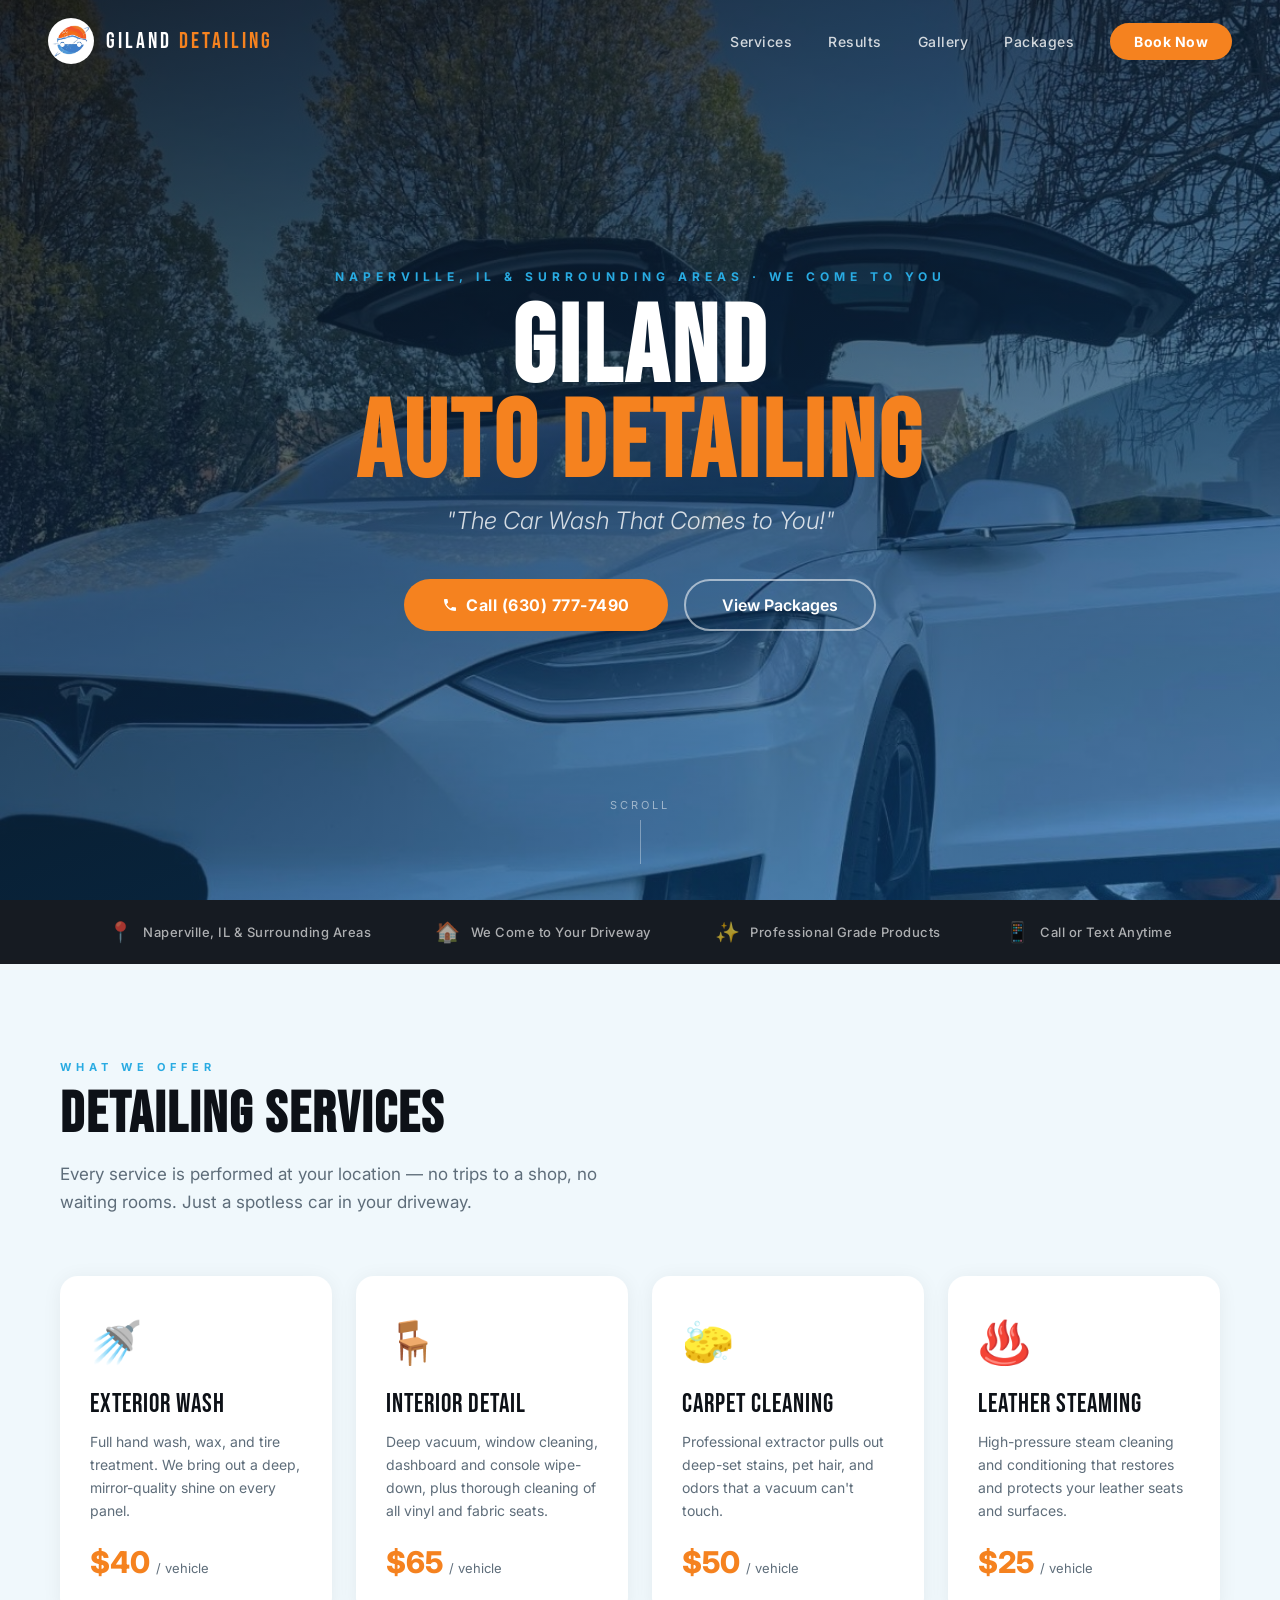
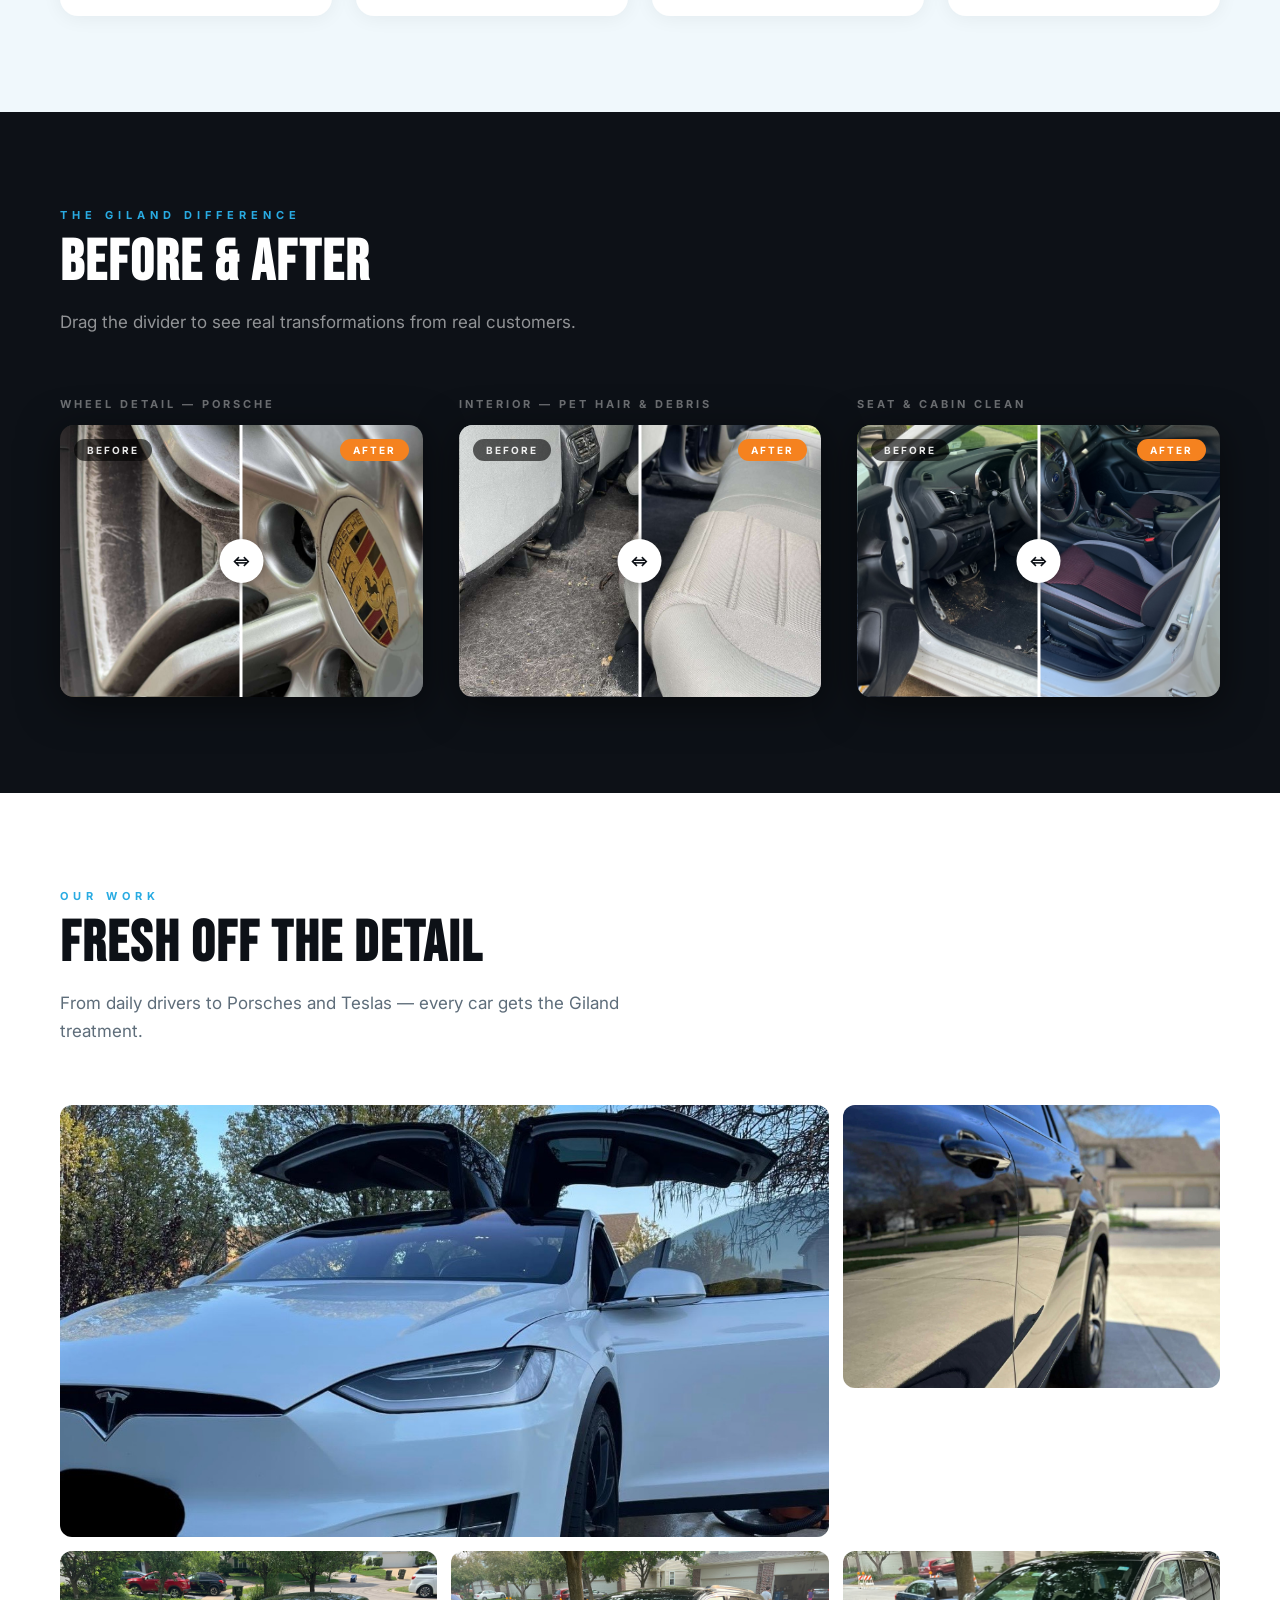
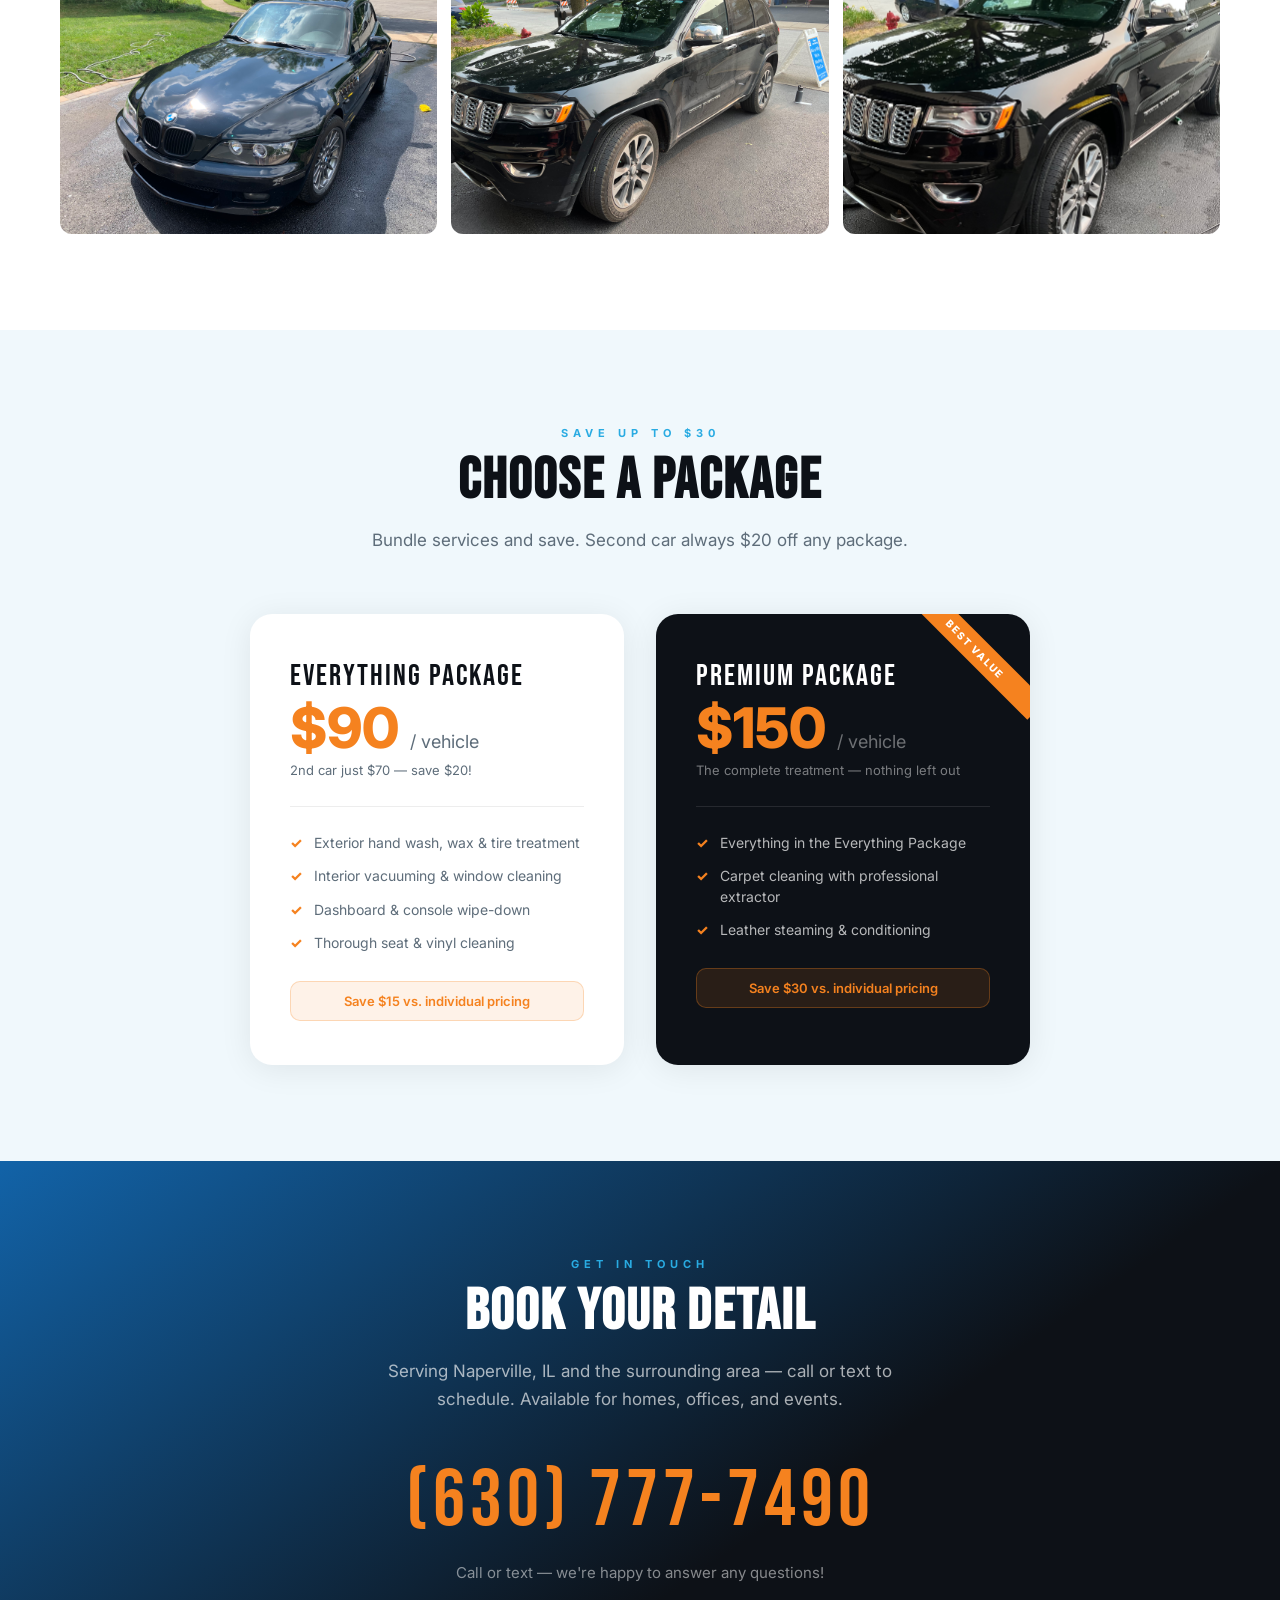
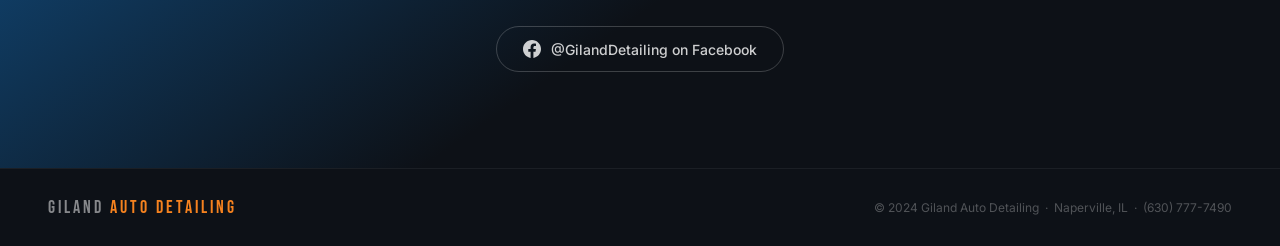
==== Giland/index.html @ fd913037 "Add Giland Auto Detailing website Single-page site with hero, services/pricing, before-after sliders" ====
<!DOCTYPE html>
<html lang="en">
<head>
  <meta charset="UTF-8">
  <meta name="viewport" content="width=device-width, initial-scale=1.0">
  <title>Giland Auto Detailing — The Car Wash That Comes to You!</title>
  <meta name="description" content="Giland Auto Detailing — mobile car detailing service serving your driveway. Exterior wash, interior detail, carpet cleaning, and leather steaming. Call (630) 777-7490.">
  <link rel="preconnect" href="https://fonts.googleapis.com">
  <link href="https://fonts.googleapis.com/css2?family=Bebas+Neue&family=Inter:wght@300;400;500;600;700;800&display=swap" rel="stylesheet">
  <style>
    *, *::before, *::after { box-sizing: border-box; margin: 0; padding: 0; }

    :root {
      --orange:     #F5821F;
      --orange-dk:  #C96209;
      --blue:       #29ABE2;
      --blue-dk:    #1263A8;
      --dark:       #0D1117;
      --dark2:      #161B22;
      --text:       #1a1a1a;
      --muted:      #5e6d7a;
      --bg-light:   #F0F8FC;
      --white:      #ffffff;
    }

    html { scroll-behavior: smooth; }
    body { font-family: 'Inter', sans-serif; color: var(--text); background: var(--white); overflow-x: hidden; }

    /* ── NAV ─────────────────────────────────────────── */
    #nav {
      position: fixed; top: 0; left: 0; right: 0; z-index: 1000;
      padding: 18px 48px;
      display: flex; align-items: center; justify-content: space-between;
      transition: background .3s, box-shadow .3s, padding .3s;
    }
    #nav.scrolled {
      background: rgba(13,17,23,.96);
      backdrop-filter: blur(12px);
      box-shadow: 0 2px 24px rgba(0,0,0,.4);
      padding: 12px 48px;
    }

    .nav-logo { display: flex; align-items: center; gap: 12px; text-decoration: none; }
    .nav-logo img { height: 46px; width: 46px; object-fit: contain; border-radius: 50%; }
    .nav-wordmark { font-family: 'Bebas Neue', sans-serif; font-size: 22px; letter-spacing: 3px; color: var(--white); }
    .nav-wordmark span { color: var(--orange); }

    .nav-links { display: flex; gap: 36px; list-style: none; }
    .nav-links a { color: rgba(255,255,255,.8); text-decoration: none; font-size: 14px; font-weight: 500; letter-spacing: .5px; transition: color .2s; }
    .nav-links a:hover { color: var(--orange); }

    .nav-cta {
      background: var(--orange) !important;
      color: var(--white) !important;
      padding: 10px 24px !important;
      border-radius: 30px;
      font-weight: 700 !important;
      transition: background .2s, transform .2s !important;
    }
    .nav-cta:hover { background: var(--orange-dk) !important; transform: translateY(-1px); }

    .hamburger { display: none; flex-direction: column; gap: 5px; cursor: pointer; padding: 4px; }
    .hamburger span { display: block; width: 24px; height: 2px; background: var(--white); border-radius: 2px; transition: all .3s; }

    /* ── HERO ────────────────────────────────────────── */
    .hero {
      position: relative; height: 100vh; min-height: 600px;
      display: flex; align-items: center; justify-content: center; overflow: hidden;
    }
    .hero-bg {
      position: absolute; inset: 0;
      background-image: url('IMG_5372.jpeg');
      background-size: cover; background-position: center 35%;
      transform: scale(1.06);
      transition: transform 10s ease;
    }
    .hero-bg.zoomed { transform: scale(1); }
    .hero-overlay {
      position: absolute; inset: 0;
      background: linear-gradient(160deg, rgba(10,14,20,.88) 0%, rgba(18,99,168,.45) 100%);
    }
    .hero-content { position: relative; z-index: 1; text-align: center; color: var(--white); padding: 0 24px; max-width: 820px; }
    .hero-eyebrow { font-size: 12px; font-weight: 700; letter-spacing: 5px; text-transform: uppercase; color: var(--blue); margin-bottom: 18px; }
    .hero-title {
      font-family: 'Bebas Neue', sans-serif;
      font-size: clamp(60px, 11vw, 108px);
      line-height: .88;
      letter-spacing: 4px;
      margin-bottom: 14px;
    }
    .hero-title .o { color: var(--orange); }
    .hero-sub { font-size: clamp(18px, 3vw, 24px); font-weight: 300; color: rgba(255,255,255,.8); font-style: italic; margin-bottom: 44px; }
    .hero-btns { display: flex; gap: 16px; justify-content: center; flex-wrap: wrap; }

    .btn-primary {
      background: var(--orange); color: var(--white);
      padding: 16px 38px; border-radius: 50px;
      font-size: 16px; font-weight: 700; text-decoration: none; letter-spacing: .5px;
      transition: background .2s, transform .2s, box-shadow .2s;
      display: inline-flex; align-items: center; gap: 8px;
    }
    .btn-primary:hover { background: var(--orange-dk); transform: translateY(-2px); box-shadow: 0 10px 30px rgba(245,130,31,.45); }

    .btn-ghost {
      background: transparent; color: var(--white);
      padding: 14px 36px; border-radius: 50px;
      font-size: 16px; font-weight: 600; text-decoration: none;
      border: 2px solid rgba(255,255,255,.55);
      transition: border-color .2s, background .2s, transform .2s;
      display: inline-block;
    }
    .btn-ghost:hover { border-color: var(--white); background: rgba(255,255,255,.1); transform: translateY(-2px); }

    .hero-scroll {
      position: absolute; bottom: 36px; left: 50%; transform: translateX(-50%);
      display: flex; flex-direction: column; align-items: center; gap: 8px;
      color: rgba(255,255,255,.5); font-size: 11px; letter-spacing: 3px; text-transform: uppercase;
      animation: pulse-down 2.2s ease-in-out infinite;
    }
    .hero-scroll::after { content: ''; width: 1px; height: 44px; background: rgba(255,255,255,.35); }
    @keyframes pulse-down {
      0%,100% { opacity: .6; transform: translateX(-50%) translateY(0); }
      50% { opacity: 1; transform: translateX(-50%) translateY(-8px); }
    }

    /* ── TRUST BAR ───────────────────────────────────── */
    .trust-bar {
      background: var(--dark2); padding: 20px 48px;
      display: flex; align-items: center; justify-content: center; gap: 64px;
      flex-wrap: wrap;
    }
    .trust-item { display: flex; align-items: center; gap: 10px; color: rgba(255,255,255,.65); font-size: 13px; font-weight: 500; letter-spacing: .5px; }
    .trust-item .icon { font-size: 20px; }

    /* ── SECTIONS COMMON ─────────────────────────────── */
    .section { padding: 96px 48px; }
    .container { max-width: 1160px; margin: 0 auto; }

    .sec-label { font-size: 11px; font-weight: 700; letter-spacing: 5px; text-transform: uppercase; color: var(--blue); margin-bottom: 12px; }
    .sec-title { font-family: 'Bebas Neue', sans-serif; font-size: clamp(38px, 5vw, 58px); letter-spacing: 2px; line-height: 1; color: var(--dark); margin-bottom: 16px; }
    .sec-sub { font-size: 17px; color: var(--muted); line-height: 1.65; max-width: 560px; }
    .sec-head { margin-bottom: 60px; }

    /* ── SERVICES ────────────────────────────────────── */
    .services { background: var(--bg-light); }
    .svc-grid { display: grid; grid-template-columns: repeat(auto-fit, minmax(240px, 1fr)); gap: 24px; }

    .svc-card {
      background: var(--white); border-radius: 18px;
      padding: 36px 30px;
      box-shadow: 0 2px 20px rgba(0,0,0,.06);
      border-top: 4px solid transparent;
      transition: transform .3s, box-shadow .3s, border-color .3s;
    }
    .svc-card:hover { transform: translateY(-7px); box-shadow: 0 16px 48px rgba(0,0,0,.12); border-top-color: var(--orange); }

    .svc-icon { font-size: 42px; margin-bottom: 22px; display: block; }
    .svc-name { font-family: 'Bebas Neue', sans-serif; font-size: 26px; letter-spacing: 1px; color: var(--dark); margin-bottom: 10px; }
    .svc-desc { font-size: 14px; color: var(--muted); line-height: 1.65; margin-bottom: 22px; }
    .svc-price { font-size: 30px; font-weight: 800; color: var(--orange); }
    .svc-price small { font-size: 13px; font-weight: 400; color: var(--muted); }

    /* ── BEFORE / AFTER ──────────────────────────────── */
    .ba-section { background: var(--dark); }
    .ba-section .sec-title { color: var(--white); }
    .ba-section .sec-sub { color: rgba(255,255,255,.55); }

    .ba-grid { display: grid; grid-template-columns: repeat(auto-fit, minmax(300px, 1fr)); gap: 36px; }
    .ba-item-label { font-size: 11px; font-weight: 700; letter-spacing: 3px; text-transform: uppercase; color: rgba(255,255,255,.4); margin-bottom: 14px; }

    .ba-slider {
      position: relative; width: 100%; aspect-ratio: 4/3;
      border-radius: 14px; overflow: hidden;
      cursor: col-resize; user-select: none;
      box-shadow: 0 8px 40px rgba(0,0,0,.5);
    }

    .ba-layer {
      position: absolute; inset: 0;
      background-size: cover; background-position: center;
    }
    .ba-layer-before {
      clip-path: inset(0 50% 0 0);
    }

    .ba-line {
      position: absolute; top: 0; bottom: 0; left: 50%;
      width: 3px; background: var(--white);
      transform: translateX(-50%);
      pointer-events: none; z-index: 10;
    }
    .ba-handle {
      position: absolute; top: 50%; left: 50%;
      transform: translate(-50%, -50%);
      width: 44px; height: 44px;
      background: var(--white); border-radius: 50%;
      display: flex; align-items: center; justify-content: center;
      box-shadow: 0 2px 14px rgba(0,0,0,.4);
      font-size: 14px; color: var(--dark); font-weight: 700;
      pointer-events: none; z-index: 11;
    }

    .ba-badge {
      position: absolute; top: 14px; z-index: 12;
      font-size: 10px; font-weight: 700; letter-spacing: 2px;
      text-transform: uppercase; padding: 5px 13px; border-radius: 20px;
    }
    .ba-badge.before { left: 14px; background: rgba(0,0,0,.6); color: rgba(255,255,255,.9); }
    .ba-badge.after  { right: 14px; background: var(--orange); color: var(--white); }

    /* ── GALLERY ─────────────────────────────────────── */
    .gal-grid { display: grid; grid-template-columns: repeat(3, 1fr); gap: 14px; }
    .gal-item { position: relative; overflow: hidden; border-radius: 12px; aspect-ratio: 4/3; }
    .gal-item.wide { grid-column: span 2; aspect-ratio: 16/9; }
    .gal-item img { width: 100%; height: 100%; object-fit: cover; transition: transform .5s ease; display: block; }
    .gal-item:hover img { transform: scale(1.07); }
    .gal-item::after {
      content: ''; position: absolute; inset: 0;
      background: transparent; transition: background .3s;
    }
    .gal-item:hover::after { background: rgba(245,130,31,.18); }

    /* ── PACKAGES ────────────────────────────────────── */
    .packages { background: var(--bg-light); }
    .pkg-grid {
      display: grid; grid-template-columns: repeat(auto-fit, minmax(320px, 1fr));
      gap: 32px; max-width: 780px; margin: 0 auto;
    }

    .pkg-card {
      background: var(--white); border-radius: 22px;
      padding: 44px 40px;
      box-shadow: 0 4px 32px rgba(0,0,0,.08);
      position: relative; overflow: hidden;
      transition: transform .3s, box-shadow .3s;
    }
    .pkg-card:hover { transform: translateY(-6px); box-shadow: 0 20px 60px rgba(0,0,0,.14); }
    .pkg-card.dark { background: var(--dark); }

    .pkg-ribbon {
      position: absolute; top: 22px; right: -32px;
      background: var(--orange); color: var(--white);
      font-size: 10px; font-weight: 800; letter-spacing: 1.5px;
      padding: 7px 48px; transform: rotate(45deg);
    }

    .pkg-name { font-family: 'Bebas Neue', sans-serif; font-size: 30px; letter-spacing: 2px; margin-bottom: 6px; color: var(--dark); }
    .pkg-card.dark .pkg-name { color: var(--white); }
    .pkg-price { font-size: 56px; font-weight: 800; color: var(--orange); line-height: 1; margin-bottom: 6px; }
    .pkg-price small { font-size: 18px; font-weight: 400; color: var(--muted); }
    .pkg-card.dark .pkg-price small { color: rgba(255,255,255,.4); }
    .pkg-note { font-size: 13px; color: var(--muted); margin-bottom: 28px; }
    .pkg-card.dark .pkg-note { color: rgba(255,255,255,.45); }

    .pkg-divider { height: 1px; background: rgba(0,0,0,.07); margin-bottom: 26px; }
    .pkg-card.dark .pkg-divider { background: rgba(255,255,255,.1); }

    .pkg-list { list-style: none; display: flex; flex-direction: column; gap: 13px; }
    .pkg-list li { display: flex; align-items: flex-start; gap: 12px; font-size: 14px; color: var(--muted); line-height: 1.45; }
    .pkg-card.dark .pkg-list li { color: rgba(255,255,255,.7); }
    .pkg-list li::before { content: '✓'; color: var(--orange); font-weight: 800; flex-shrink: 0; }

    .pkg-save {
      margin-top: 28px;
      background: rgba(245,130,31,.1);
      border: 1px solid rgba(245,130,31,.25);
      border-radius: 10px; padding: 11px 18px;
      font-size: 13px; font-weight: 600; color: var(--orange); text-align: center;
    }
    .pkg-card.dark .pkg-save { background: rgba(245,130,31,.12); border-color: rgba(245,130,31,.3); }

    /* ── CONTACT ─────────────────────────────────────── */
    .contact-section {
      background: linear-gradient(145deg, var(--blue-dk) 0%, var(--dark) 60%);
      text-align: center;
    }
    .contact-section .sec-title { color: var(--white); }
    .contact-section .sec-sub { color: rgba(255,255,255,.65); margin: 0 auto 40px; }
    .contact-phone {
      font-family: 'Bebas Neue', sans-serif;
      font-size: clamp(44px, 8vw, 80px);
      letter-spacing: 5px; color: var(--orange);
      text-decoration: none; display: block;
      margin-bottom: 14px;
      transition: opacity .2s;
    }
    .contact-phone:hover { opacity: .8; }
    .contact-hint { font-size: 15px; color: rgba(255,255,255,.5); margin-bottom: 44px; }

    .social-row { display: flex; justify-content: center; gap: 16px; flex-wrap: wrap; }
    .social-btn {
      display: inline-flex; align-items: center; gap: 10px;
      color: rgba(255,255,255,.8); text-decoration: none;
      font-size: 14px; font-weight: 500;
      padding: 13px 26px; border-radius: 50px;
      border: 1.5px solid rgba(255,255,255,.2);
      transition: border-color .2s, background .2s, color .2s, transform .2s;
    }
    .social-btn:hover { border-color: var(--orange); color: var(--white); background: rgba(245,130,31,.12); transform: translateY(-2px); }
    .social-btn svg { flex-shrink: 0; }

    /* ── FOOTER ──────────────────────────────────────── */
    footer {
      background: var(--dark); padding: 28px 48px;
      display: flex; align-items: center; justify-content: space-between; flex-wrap: wrap; gap: 12px;
      border-top: 1px solid rgba(255,255,255,.06);
    }
    .ft-brand { font-family: 'Bebas Neue', sans-serif; font-size: 18px; letter-spacing: 3px; color: rgba(255,255,255,.5); }
    .ft-brand span { color: var(--orange); }
    .ft-copy { font-size: 12px; color: rgba(255,255,255,.28); }

    /* ── RESPONSIVE ──────────────────────────────────── */
    @media (max-width: 768px) {
      .section { padding: 72px 24px; }
      #nav { padding: 16px 24px; }
      #nav.scrolled { padding: 12px 24px; }
      .nav-links { display: none; }
      .hamburger { display: flex; }
      .trust-bar { gap: 28px; padding: 20px 24px; }
      .gal-grid { grid-template-columns: 1fr 1fr; }
      .gal-item.wide { grid-column: span 2; }
      footer { padding: 24px; flex-direction: column; text-align: center; }
    }
    @media (max-width: 480px) {
      .gal-grid { grid-template-columns: 1fr; }
      .gal-item.wide { grid-column: span 1; aspect-ratio: 4/3; }
    }

    /* ── MOBILE NAV DRAWER ───────────────────────────── */
    .mobile-menu {
      display: none; position: fixed; inset: 0; z-index: 999;
      background: rgba(13,17,23,.97); flex-direction: column;
      align-items: center; justify-content: center; gap: 36px;
    }
    .mobile-menu.open { display: flex; }
    .mobile-menu a { color: var(--white); font-family: 'Bebas Neue', sans-serif; font-size: 36px; letter-spacing: 3px; text-decoration: none; transition: color .2s; }
    .mobile-menu a:hover { color: var(--orange); }
    .mobile-close { position: absolute; top: 24px; right: 28px; font-size: 28px; color: var(--white); cursor: pointer; background: none; border: none; }
  </style>
</head>
<body>

<!-- NAV -->
<nav id="nav">
  <a href="#" class="nav-logo">
    <img src="IMG_5332.JPG" alt="Giland Auto Detailing Logo">
    <span class="nav-wordmark">GILAND <span>DETAILING</span></span>
  </a>
  <ul class="nav-links">
    <li><a href="#services">Services</a></li>
    <li><a href="#results">Results</a></li>
    <li><a href="#gallery">Gallery</a></li>
    <li><a href="#packages">Packages</a></li>
    <li><a href="#contact" class="nav-cta">Book Now</a></li>
  </ul>
  <div class="hamburger" id="hamburger" aria-label="Open menu">
    <span></span><span></span><span></span>
  </div>
</nav>

<!-- MOBILE DRAWER -->
<div class="mobile-menu" id="mobileMenu">
  <button class="mobile-close" id="mobileClose" aria-label="Close menu">✕</button>
  <a href="#services" class="mm-link">Services</a>
  <a href="#results" class="mm-link">Results</a>
  <a href="#gallery" class="mm-link">Gallery</a>
  <a href="#packages" class="mm-link">Packages</a>
  <a href="#contact" class="mm-link" style="color: var(--orange)">Book Now</a>
</div>

<!-- HERO -->
<section class="hero">
  <div class="hero-bg" id="heroBg"></div>
  <div class="hero-overlay"></div>
  <div class="hero-content">
    <p class="hero-eyebrow">Naperville, IL &amp; Surrounding Areas · We Come to You</p>
    <h1 class="hero-title">GILAND<br><span class="o">AUTO DETAILING</span></h1>
    <p class="hero-sub">"The Car Wash That Comes to You!"</p>
    <div class="hero-btns">
      <a href="tel:6307777490" class="btn-primary">
        <svg width="16" height="16" viewBox="0 0 24 24" fill="currentColor"><path d="M6.62 10.79c1.44 2.83 3.76 5.14 6.59 6.59l2.2-2.2c.27-.27.67-.36 1.02-.24 1.12.37 2.33.57 3.57.57.55 0 1 .45 1 1V20c0 .55-.45 1-1 1-9.39 0-17-7.61-17-17 0-.55.45-1 1-1h3.5c.55 0 1 .45 1 1 0 1.25.2 2.45.57 3.57.11.35.03.74-.25 1.02l-2.2 2.2z"/></svg>
        Call (630) 777-7490
      </a>
      <a href="#packages" class="btn-ghost">View Packages</a>
    </div>
  </div>
  <div class="hero-scroll">Scroll</div>
</section>

<!-- TRUST BAR -->
<div class="trust-bar">
  <div class="trust-item"><span class="icon">📍</span> Naperville, IL &amp; Surrounding Areas</div>
  <div class="trust-item"><span class="icon">🏠</span> We Come to Your Driveway</div>
  <div class="trust-item"><span class="icon">✨</span> Professional Grade Products</div>
  <div class="trust-item"><span class="icon">📱</span> Call or Text Anytime</div>
</div>

<!-- SERVICES -->
<section class="section services" id="services">
  <div class="container">
    <div class="sec-head">
      <p class="sec-label">What We Offer</p>
      <h2 class="sec-title">DETAILING SERVICES</h2>
      <p class="sec-sub">Every service is performed at your location — no trips to a shop, no waiting rooms. Just a spotless car in your driveway.</p>
    </div>
    <div class="svc-grid">
      <div class="svc-card">
        <span class="svc-icon">🚿</span>
        <div class="svc-name">EXTERIOR WASH</div>
        <p class="svc-desc">Full hand wash, wax, and tire treatment. We bring out a deep, mirror-quality shine on every panel.</p>
        <div class="svc-price">$40 <small>/ vehicle</small></div>
      </div>
      <div class="svc-card">
        <span class="svc-icon">🪑</span>
        <div class="svc-name">INTERIOR DETAIL</div>
        <p class="svc-desc">Deep vacuum, window cleaning, dashboard and console wipe-down, plus thorough cleaning of all vinyl and fabric seats.</p>
        <div class="svc-price">$65 <small>/ vehicle</small></div>
      </div>
      <div class="svc-card">
        <span class="svc-icon">🧽</span>
        <div class="svc-name">CARPET CLEANING</div>
        <p class="svc-desc">Professional extractor pulls out deep-set stains, pet hair, and odors that a vacuum can't touch.</p>
        <div class="svc-price">$50 <small>/ vehicle</small></div>
      </div>
      <div class="svc-card">
        <span class="svc-icon">♨️</span>
        <div class="svc-name">LEATHER STEAMING</div>
        <p class="svc-desc">High-pressure steam cleaning and conditioning that restores and protects your leather seats and surfaces.</p>
        <div class="svc-price">$25 <small>/ vehicle</small></div>
      </div>
    </div>
  </div>
</section>

<!-- BEFORE / AFTER -->
<section class="section ba-section" id="results">
  <div class="container">
    <div class="sec-head">
      <p class="sec-label">The Giland Difference</p>
      <h2 class="sec-title">BEFORE &amp; AFTER</h2>
      <p class="sec-sub">Drag the divider to see real transformations from real customers.</p>
    </div>
    <div class="ba-grid">

      <!-- Wheels -->
      <div>
        <div class="ba-item-label">Wheel Detail — Porsche</div>
        <div class="ba-slider" data-slider>
          <div class="ba-layer" style="background-image: url('IMG_5371.JPG');"></div>
          <div class="ba-layer ba-layer-before" style="background-image: url('IMG_5370.JPG');"></div>
          <div class="ba-line"><div class="ba-handle">⇔</div></div>
          <span class="ba-badge before">Before</span>
          <span class="ba-badge after">After</span>
        </div>
      </div>

      <!-- Carpet / Pet Hair -->
      <div>
        <div class="ba-item-label">Interior — Pet Hair &amp; Debris</div>
        <div class="ba-slider" data-slider>
          <div class="ba-layer" style="background-image: url('IMG_6284.JPG');"></div>
          <div class="ba-layer ba-layer-before" style="background-image: url('IMG_6283.JPG');"></div>
          <div class="ba-line"><div class="ba-handle">⇔</div></div>
          <span class="ba-badge before">Before</span>
          <span class="ba-badge after">After</span>
        </div>
      </div>

      <!-- Van Interior -->
      <div>
        <div class="ba-item-label">Seat &amp; Cabin Clean</div>
        <div class="ba-slider" data-slider>
          <div class="ba-layer" style="background-image: url('IMG_5613.jpeg');"></div>
          <div class="ba-layer ba-layer-before" style="background-image: url('IMG_5612.jpeg');"></div>
          <div class="ba-line"><div class="ba-handle">⇔</div></div>
          <span class="ba-badge before">Before</span>
          <span class="ba-badge after">After</span>
        </div>
      </div>

    </div>
  </div>
</section>

<!-- GALLERY -->
<section class="section" id="gallery">
  <div class="container">
    <div class="sec-head">
      <p class="sec-label">Our Work</p>
      <h2 class="sec-title">FRESH OFF THE DETAIL</h2>
      <p class="sec-sub">From daily drivers to Porsches and Teslas — every car gets the Giland treatment.</p>
    </div>
    <div class="gal-grid">
      <div class="gal-item wide">
        <img src="IMG_5372.jpeg" alt="Tesla Model X with falcon doors after detail" loading="lazy">
      </div>
      <div class="gal-item">
        <img src="IMG_5373.jpeg" alt="Dark SUV mirror-gloss exterior after detail" loading="lazy">
      </div>
      <div class="gal-item">
        <img src="IMG_4674.jpeg" alt="BMW Z3 coupe exterior after detail" loading="lazy">
      </div>
      <div class="gal-item">
        <img src="IMG_6145.jpeg" alt="Jeep Grand Cherokee detailed exterior" loading="lazy">
      </div>
      <div class="gal-item">
        <img src="IMG_6147.jpeg" alt="Jeep Grand Cherokee side profile" loading="lazy">
      </div>
    </div>
  </div>
</section>

<!-- PACKAGES -->
<section class="section packages" id="packages">
  <div class="container">
    <div class="sec-head" style="text-align: center; max-width: 600px; margin: 0 auto 60px;">
      <p class="sec-label">Save Up to $30</p>
      <h2 class="sec-title">CHOOSE A PACKAGE</h2>
      <p class="sec-sub" style="margin: 0 auto;">Bundle services and save. Second car always $20 off any package.</p>
    </div>
    <div class="pkg-grid">

      <div class="pkg-card">
        <div class="pkg-name">Everything Package</div>
        <div class="pkg-price">$90 <small>/ vehicle</small></div>
        <div class="pkg-note">2nd car just $70 — save $20!</div>
        <div class="pkg-divider"></div>
        <ul class="pkg-list">
          <li>Exterior hand wash, wax &amp; tire treatment</li>
          <li>Interior vacuuming &amp; window cleaning</li>
          <li>Dashboard &amp; console wipe-down</li>
          <li>Thorough seat &amp; vinyl cleaning</li>
        </ul>
        <div class="pkg-save">Save $15 vs. individual pricing</div>
      </div>

      <div class="pkg-card dark">
        <div class="pkg-ribbon">BEST VALUE</div>
        <div class="pkg-name">Premium Package</div>
        <div class="pkg-price">$150 <small>/ vehicle</small></div>
        <div class="pkg-note">The complete treatment — nothing left out</div>
        <div class="pkg-divider"></div>
        <ul class="pkg-list">
          <li>Everything in the Everything Package</li>
          <li>Carpet cleaning with professional extractor</li>
          <li>Leather steaming &amp; conditioning</li>
        </ul>
        <div class="pkg-save">Save $30 vs. individual pricing</div>
      </div>

    </div>
  </div>
</section>

<!-- CONTACT -->
<section class="section contact-section" id="contact">
  <div class="container">
    <p class="sec-label">Get in Touch</p>
    <h2 class="sec-title">BOOK YOUR DETAIL</h2>
    <p class="sec-sub">Serving Naperville, IL and the surrounding area — call or text to schedule. Available for homes, offices, and events.</p>
    <a href="tel:6307777490" class="contact-phone">(630) 777-7490</a>
    <p class="contact-hint">Call or text — we're happy to answer any questions!</p>
    <div class="social-row">
      <a href="https://www.facebook.com/GilandDetailing" target="_blank" rel="noopener" class="social-btn">
        <svg width="18" height="18" viewBox="0 0 24 24" fill="currentColor"><path d="M24 12.073c0-6.627-5.373-12-12-12s-12 5.373-12 12c0 5.99 4.388 10.954 10.125 11.854v-8.385H7.078v-3.47h3.047V9.43c0-3.007 1.792-4.669 4.533-4.669 1.312 0 2.686.235 2.686.235v2.953H15.83c-1.491 0-1.956.925-1.956 1.874v2.25h3.328l-.532 3.47h-2.796v8.385C19.612 23.027 24 18.062 24 12.073z"/></svg>
        @GilandDetailing on Facebook
      </a>
    </div>
  </div>
</section>

<!-- FOOTER -->
<footer>
  <div class="ft-brand">GILAND <span>AUTO DETAILING</span></div>
  <div class="ft-copy">© 2024 Giland Auto Detailing &nbsp;·&nbsp; Naperville, IL &nbsp;·&nbsp; (630) 777-7490</div>
</footer>

<script>
  // Nav scroll
  const nav = document.getElementById('nav');
  const onScroll = () => nav.classList.toggle('scrolled', window.scrollY > 60);
  window.addEventListener('scroll', onScroll, { passive: true });
  onScroll();

  // Hero Ken Burns
  window.addEventListener('load', () => {
    setTimeout(() => document.getElementById('heroBg').classList.add('zoomed'), 200);
  });

  // Mobile menu
  const hamburger = document.getElementById('hamburger');
  const mobileMenu = document.getElementById('mobileMenu');
  const mobileClose = document.getElementById('mobileClose');
  const closeMenu = () => mobileMenu.classList.remove('open');
  hamburger.addEventListener('click', () => mobileMenu.classList.add('open'));
  mobileClose.addEventListener('click', closeMenu);
  document.querySelectorAll('.mm-link').forEach(l => l.addEventListener('click', closeMenu));

  // Before/After sliders
  document.querySelectorAll('[data-slider]').forEach(slider => {
    const beforeLayer = slider.querySelector('.ba-layer-before');
    const line = slider.querySelector('.ba-line');
    let active = false;

    function setPos(clientX) {
      const rect = slider.getBoundingClientRect();
      let pct = (clientX - rect.left) / rect.width;
      pct = Math.max(0.01, Math.min(0.99, pct));
      const rightClip = ((1 - pct) * 100).toFixed(1);
      beforeLayer.style.clipPath = `inset(0 ${rightClip}% 0 0)`;
      line.style.left = `${(pct * 100).toFixed(1)}%`;
    }

    slider.addEventListener('mousedown', e => { active = true; setPos(e.clientX); e.preventDefault(); });
    window.addEventListener('mousemove', e => { if (active) setPos(e.clientX); });
    window.addEventListener('mouseup', () => { active = false; });

    slider.addEventListener('touchstart', e => { active = true; setPos(e.touches[0].clientX); }, { passive: true });
    window.addEventListener('touchmove', e => { if (active) setPos(e.touches[0].clientX); }, { passive: true });
    window.addEventListener('touchend', () => { active = false; });
  });
</script>
</body>
</html>
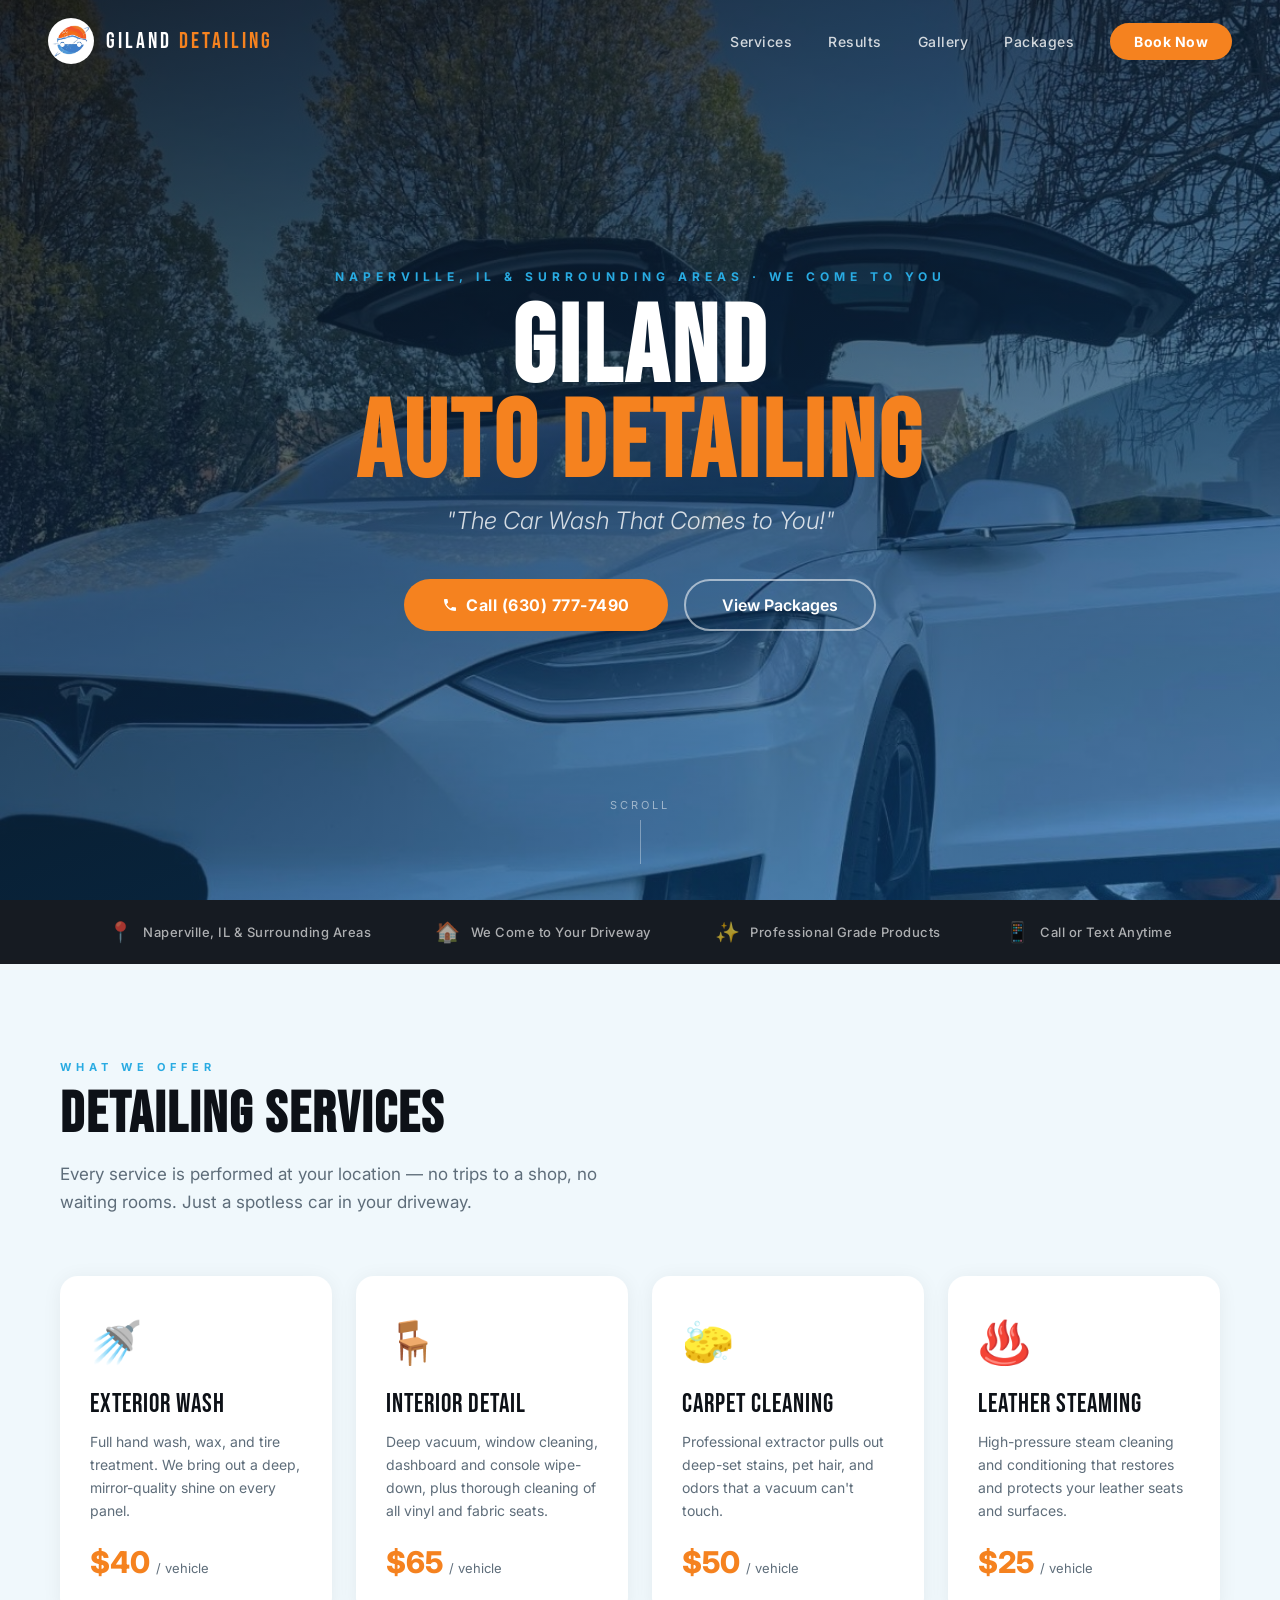
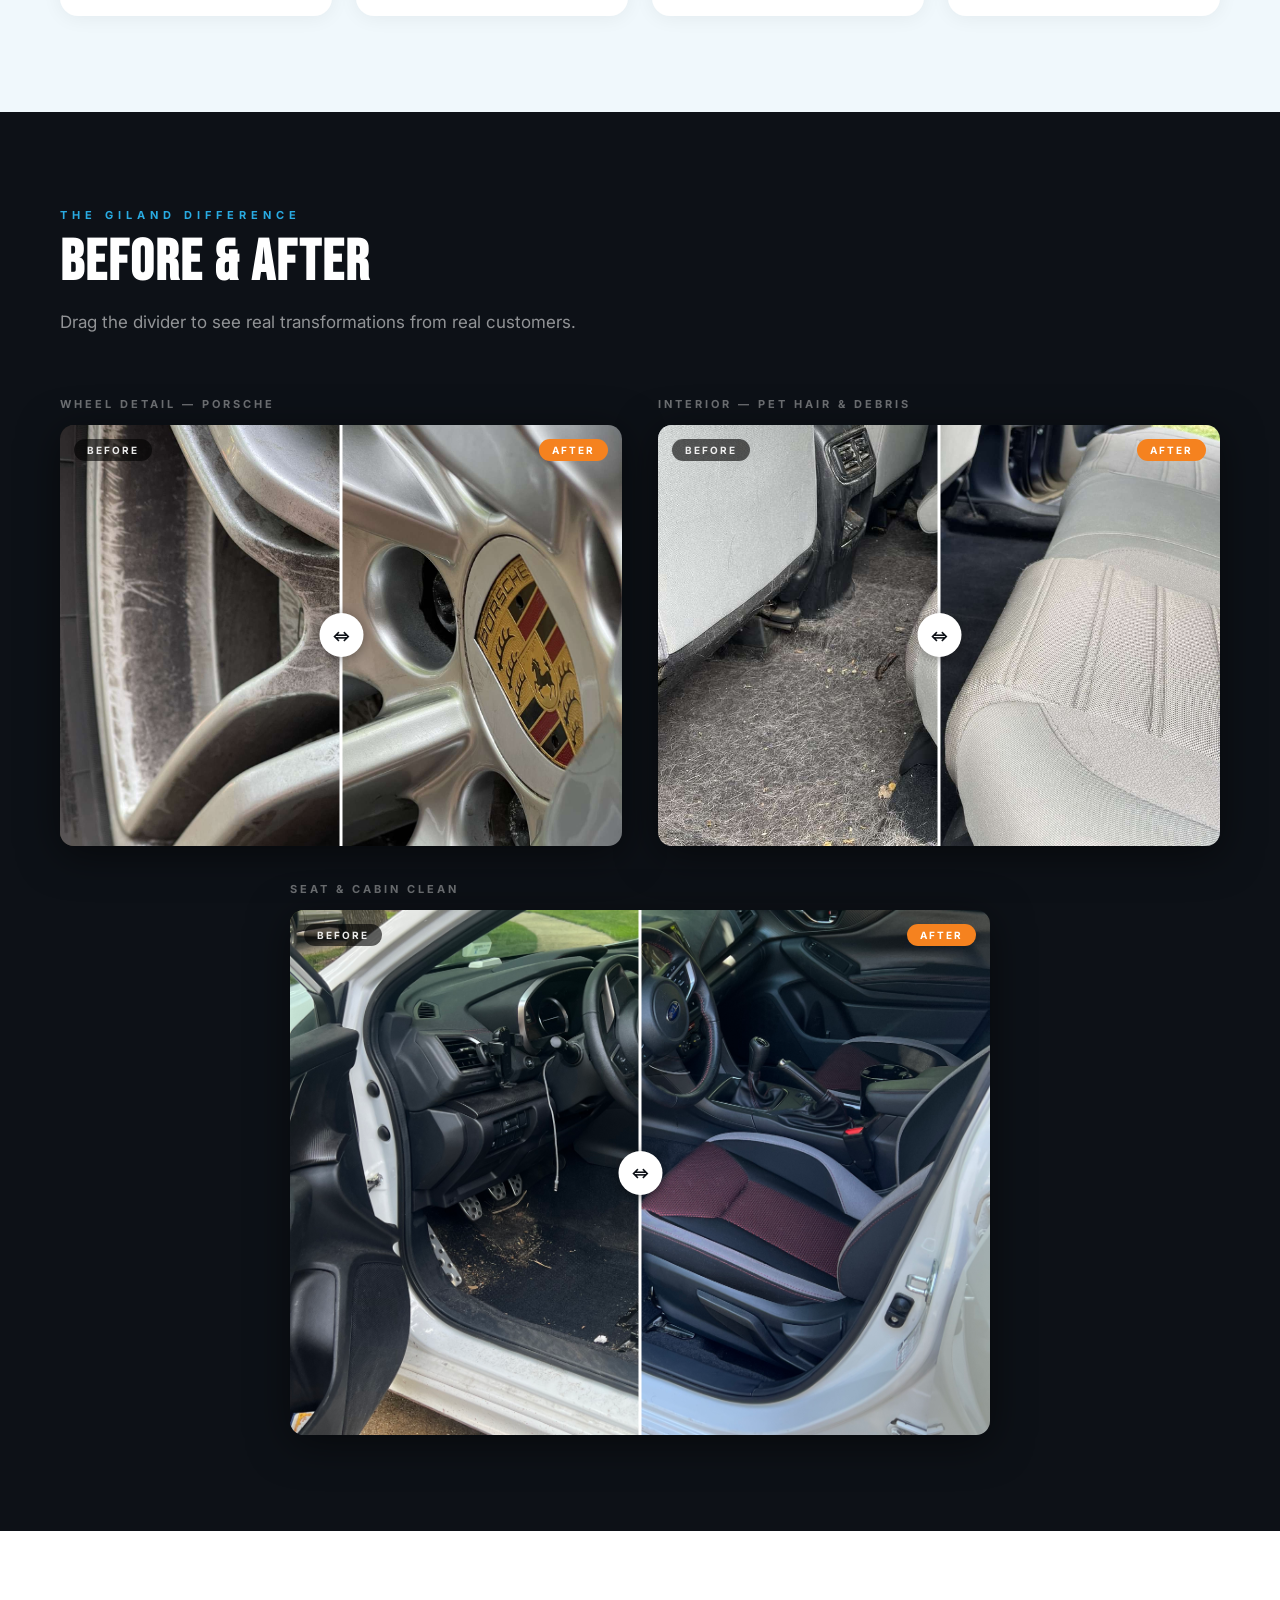
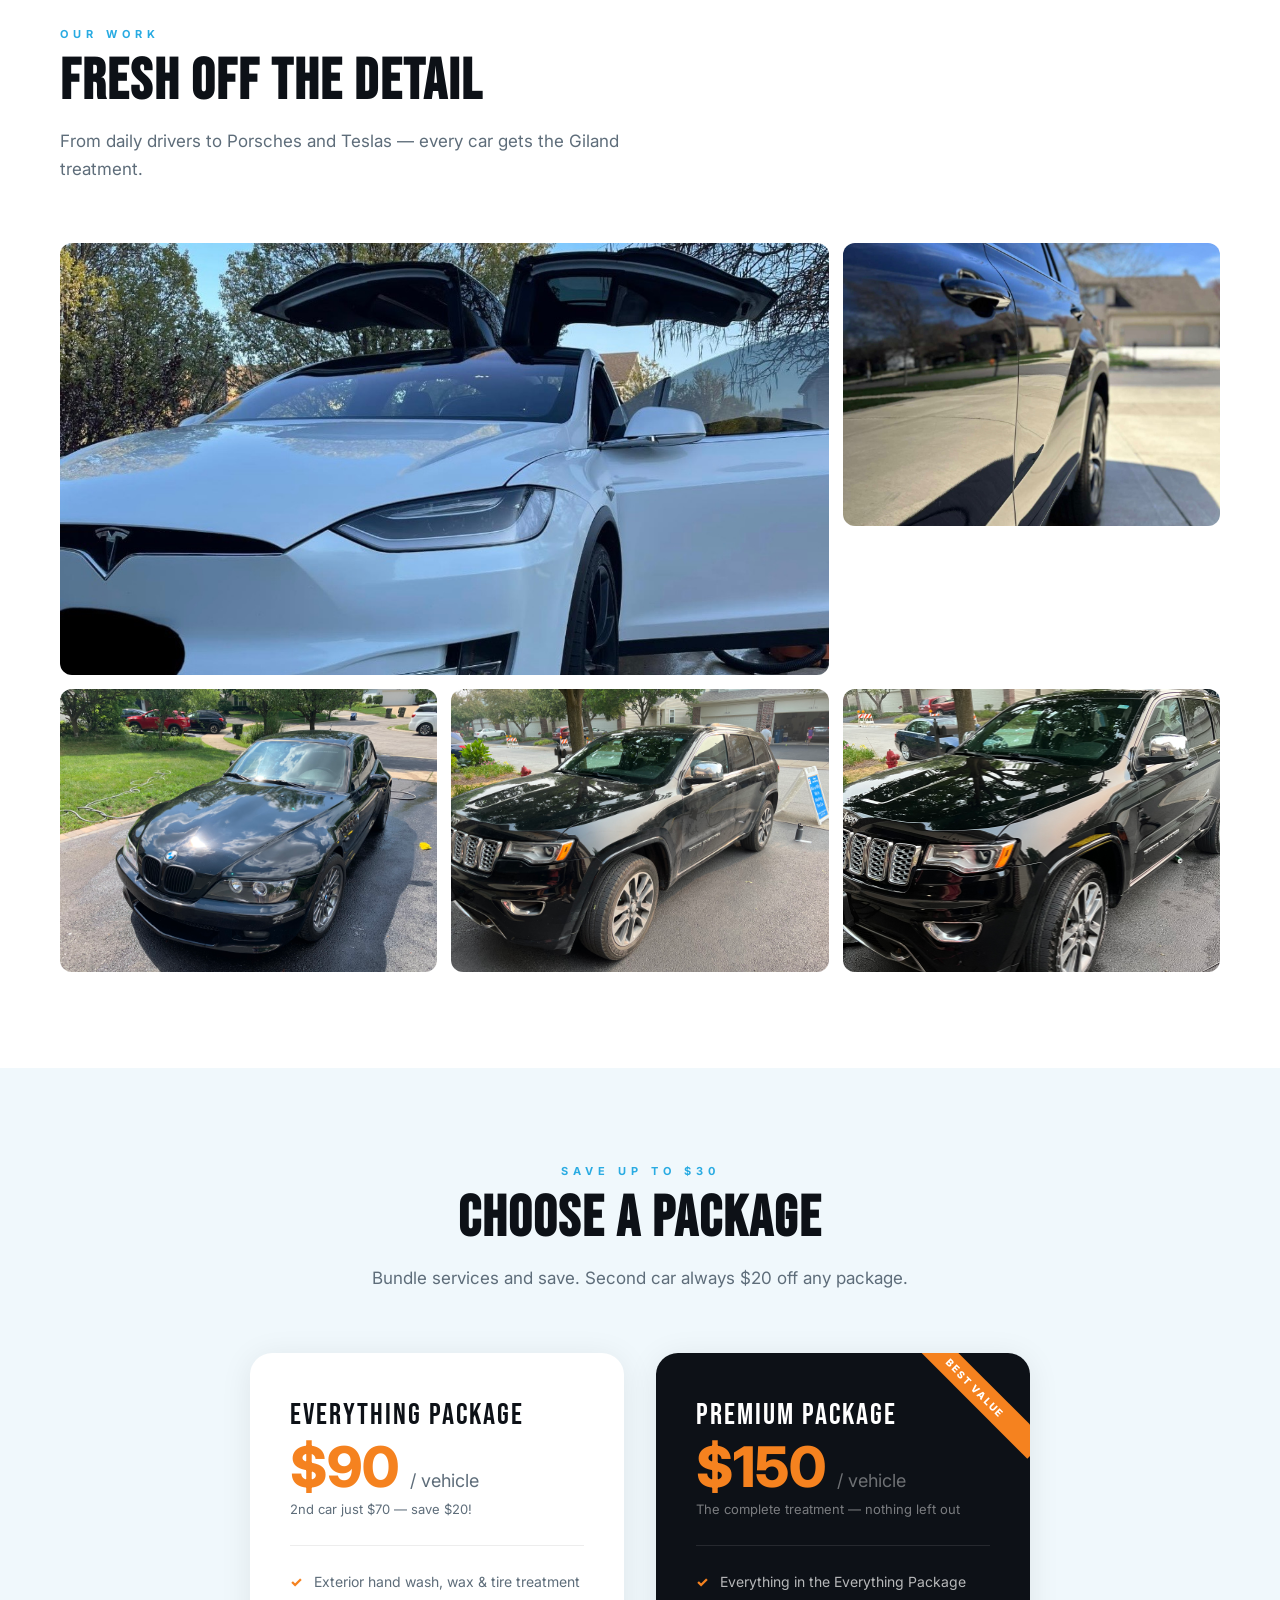
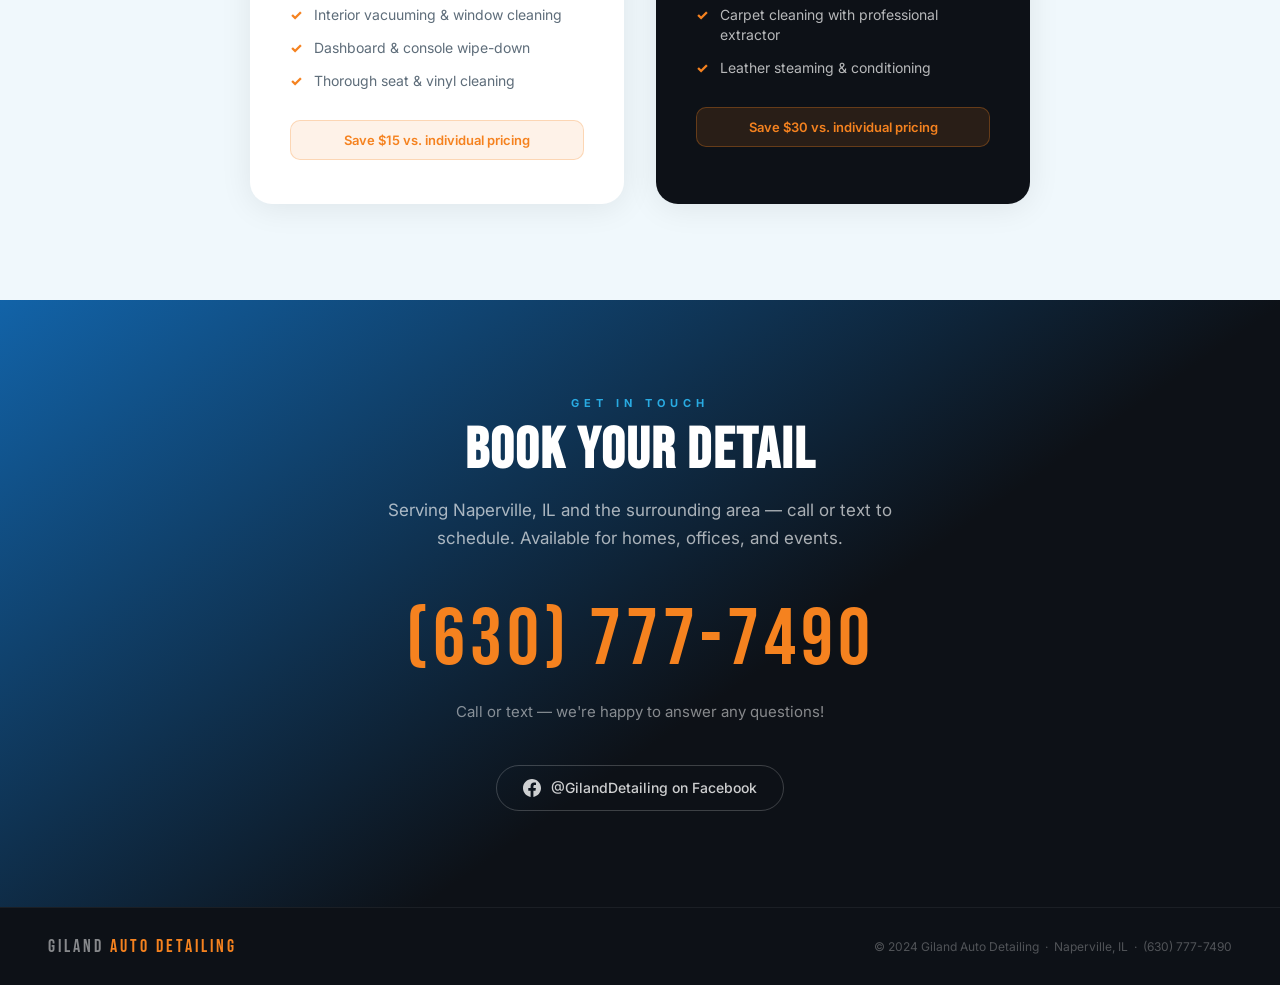
==== commit c48112a9: "Make before/after sliders larger on desktop Switch from 3-column to 2-column grid so each slider is " ====
--- a/Giland/index.html
+++ b/Giland/index.html
@@ -165,7 +165,8 @@
     .ba-section .sec-title { color: var(--white); }
     .ba-section .sec-sub { color: rgba(255,255,255,.55); }
 
-    .ba-grid { display: grid; grid-template-columns: repeat(auto-fit, minmax(300px, 1fr)); gap: 36px; }
+    .ba-grid { display: grid; grid-template-columns: repeat(2, 1fr); gap: 36px; }
+    .ba-grid > div:last-child { grid-column: 1 / -1; max-width: 700px; margin: 0 auto; width: 100%; }
     .ba-item-label { font-size: 11px; font-weight: 700; letter-spacing: 3px; text-transform: uppercase; color: rgba(255,255,255,.4); margin-bottom: 14px; }
 
     .ba-slider {
@@ -317,6 +318,8 @@
       .nav-links { display: none; }
       .hamburger { display: flex; }
       .trust-bar { gap: 28px; padding: 20px 24px; }
+      .ba-grid { grid-template-columns: 1fr; }
+      .ba-grid > div:last-child { max-width: 100%; }
       .gal-grid { grid-template-columns: 1fr 1fr; }
       .gal-item.wide { grid-column: span 2; }
       footer { padding: 24px; flex-direction: column; text-align: center; }
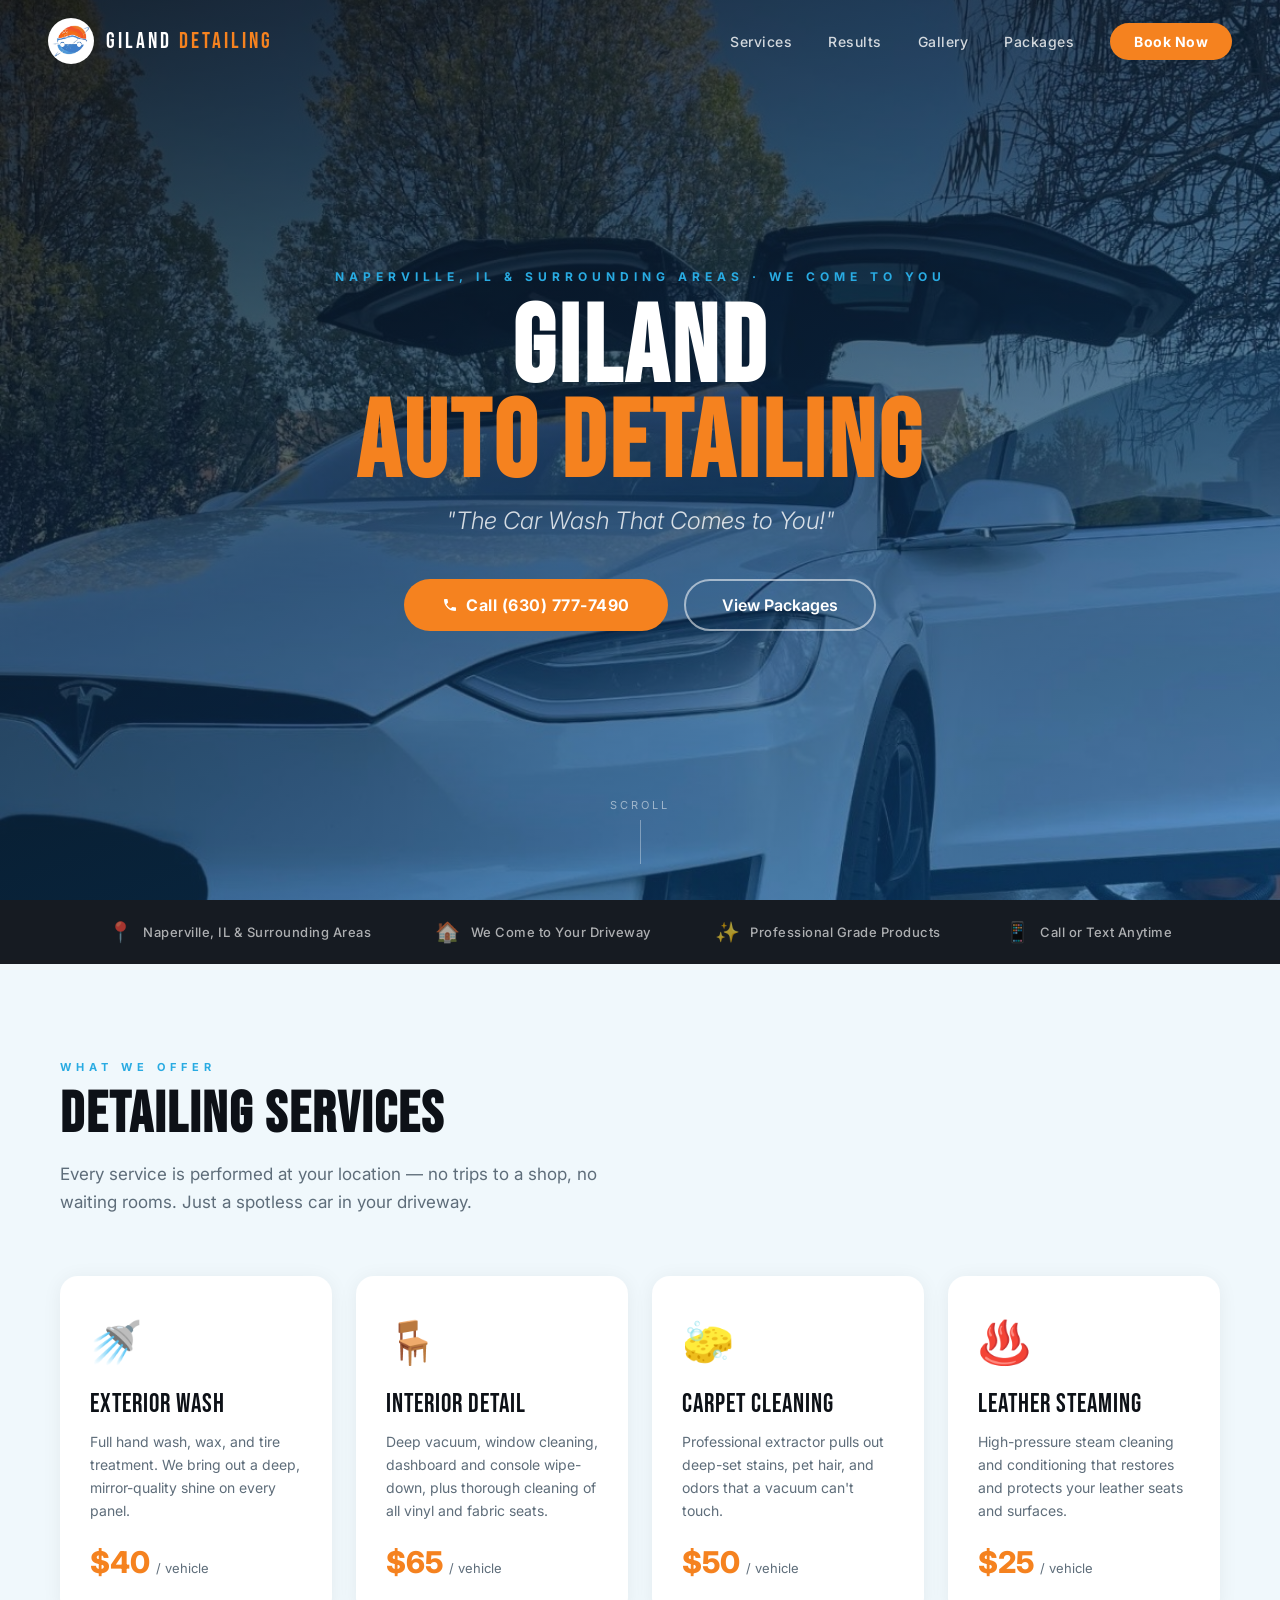
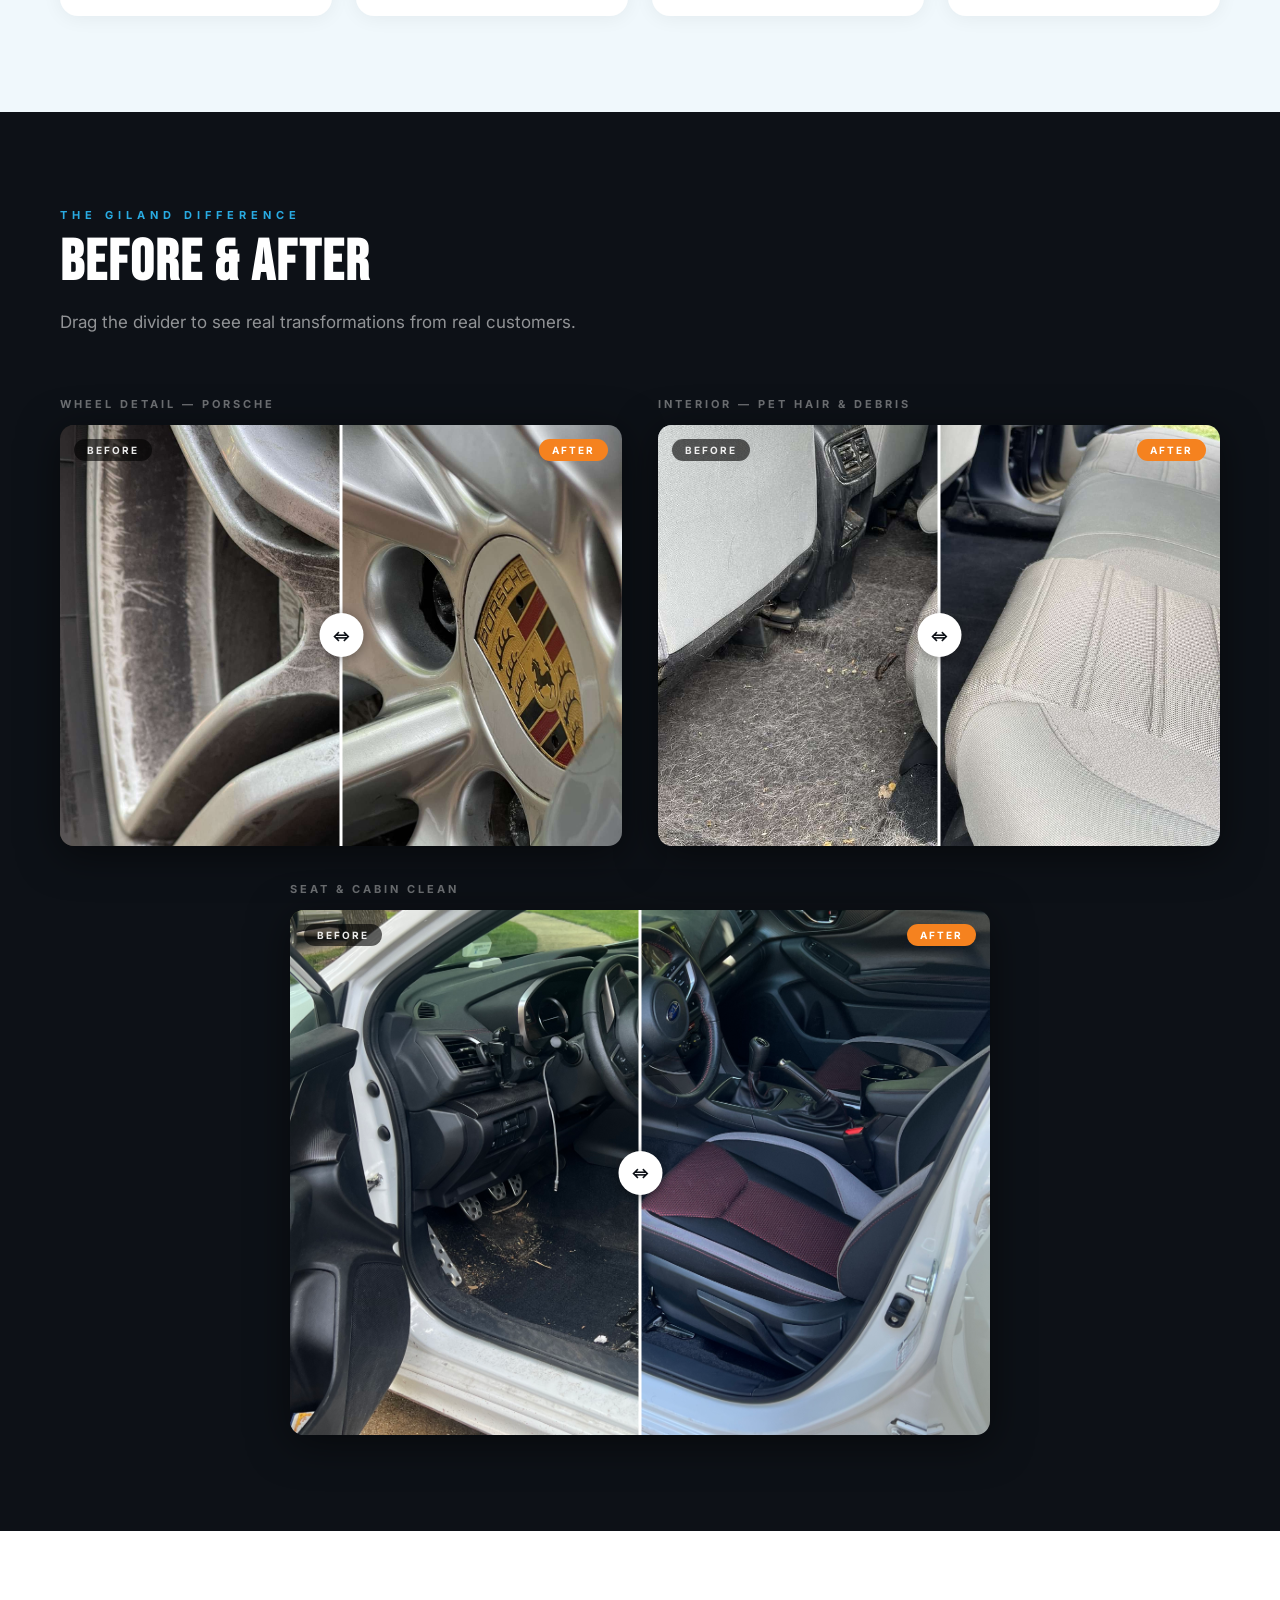
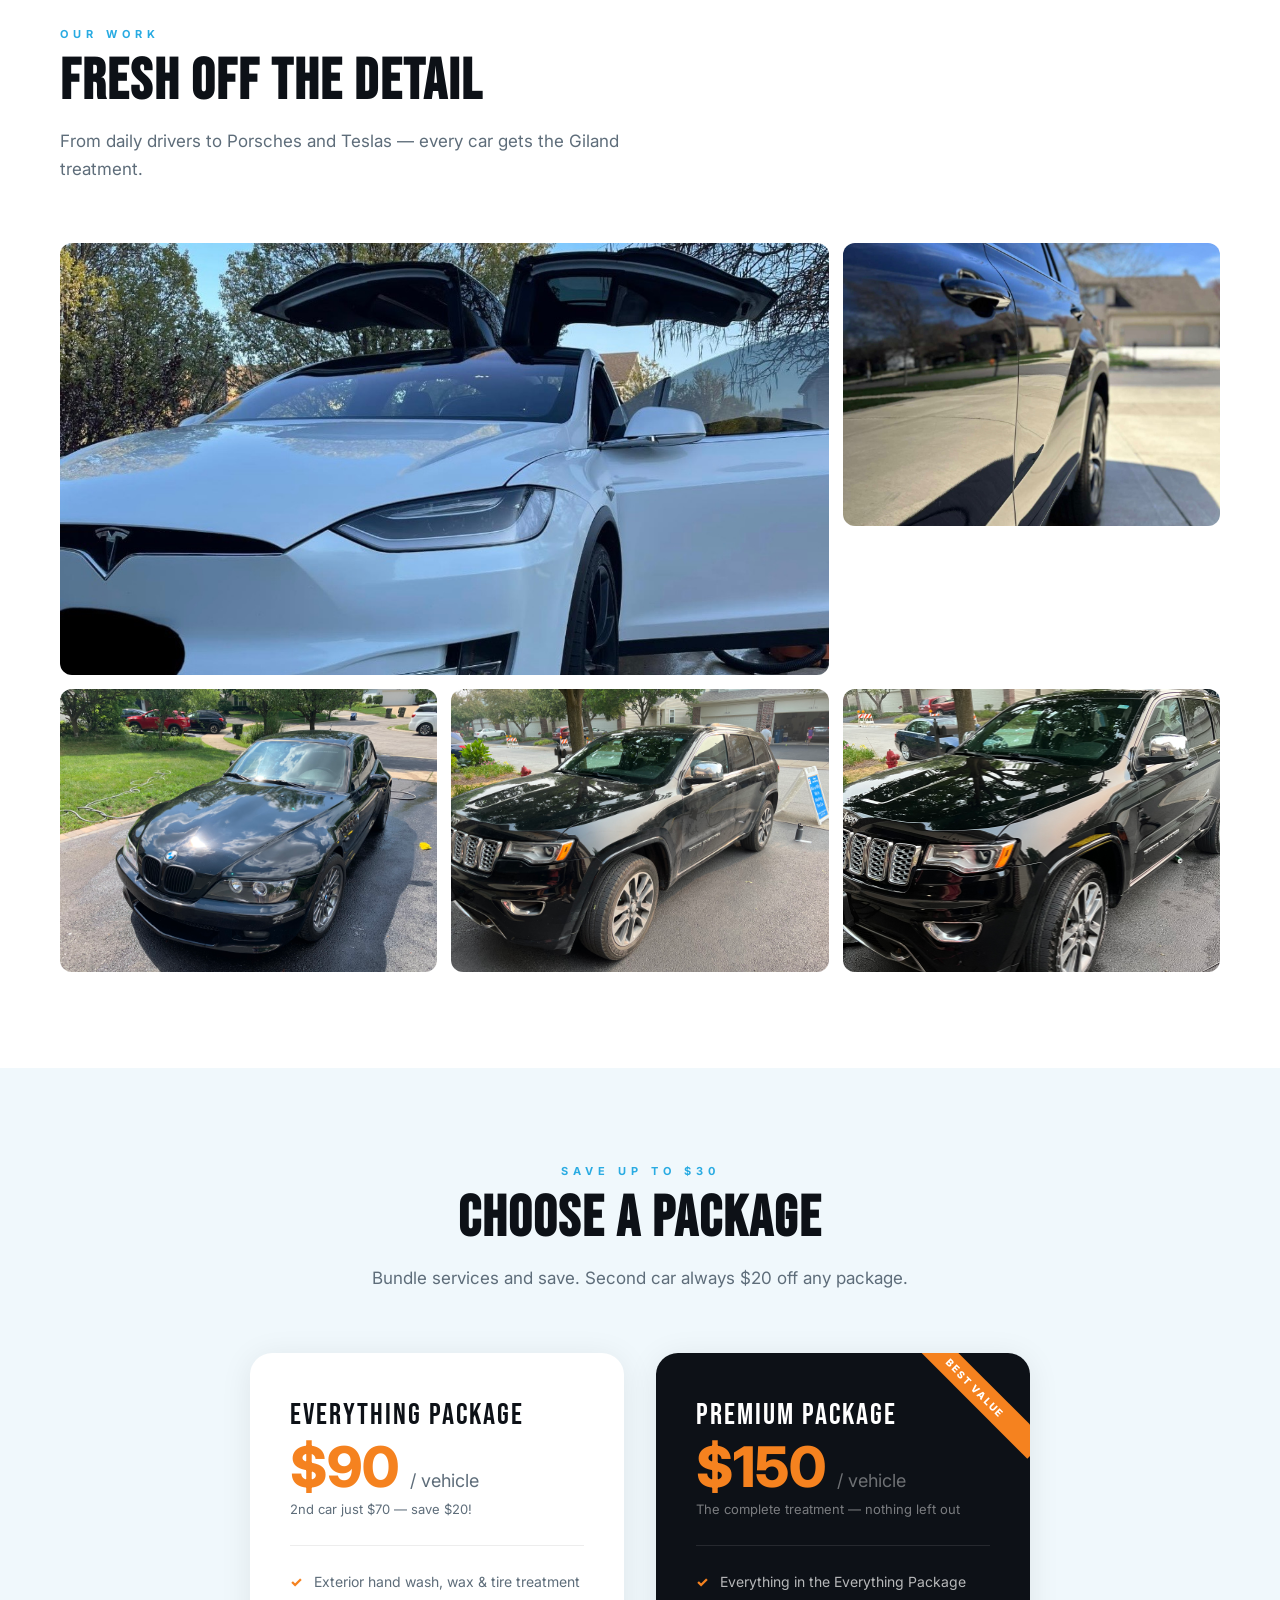
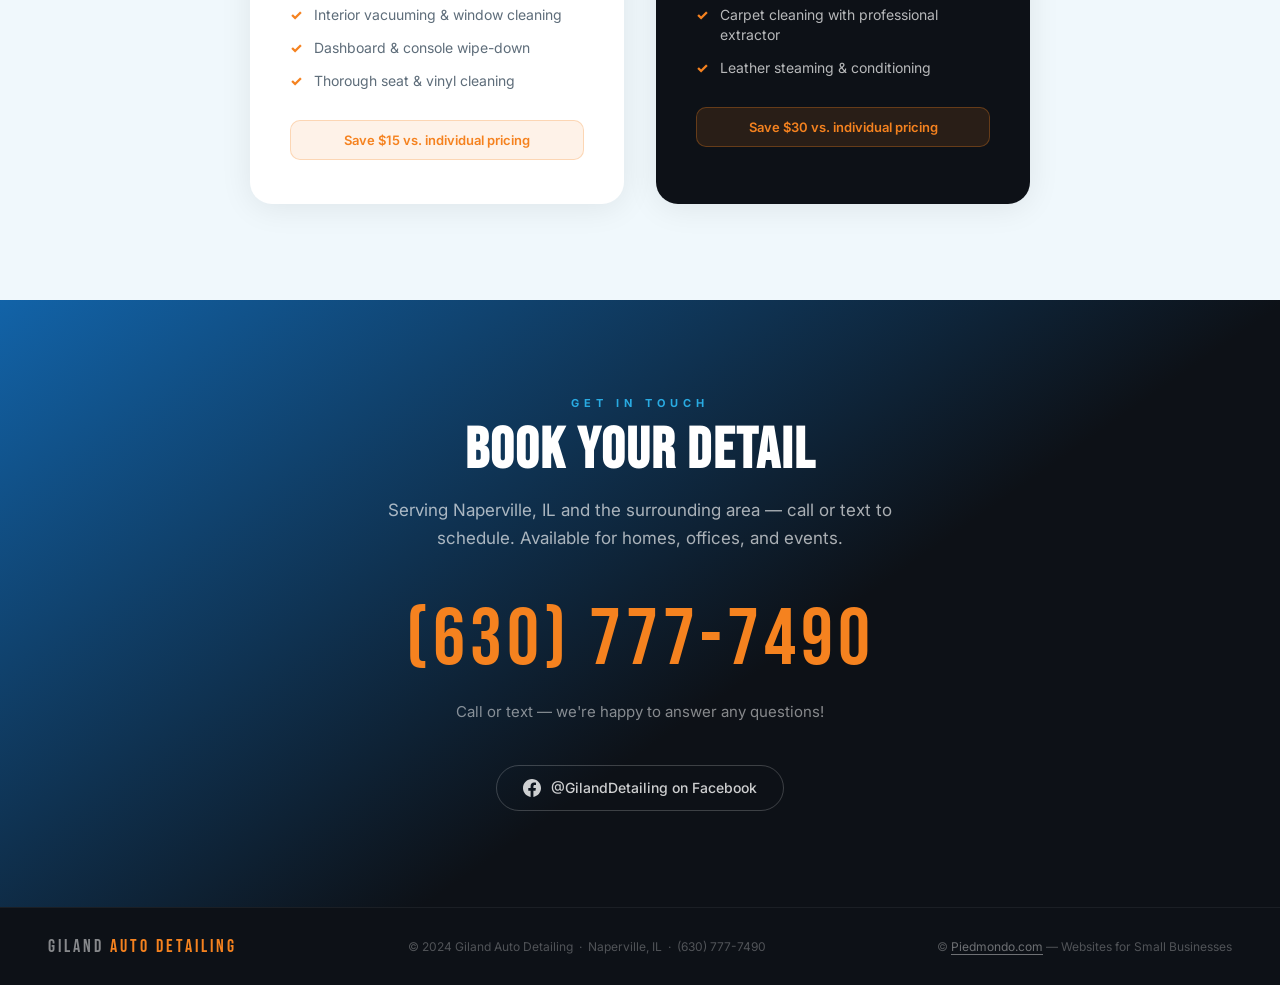
==== commit 71db0314: "Add Piedmondo copyright attribution to footer Co-Authored-By: Claude Sonnet 4.6 <noreply@anthropic.c" ====
--- a/Giland/index.html
+++ b/Giland/index.html
@@ -5,6 +5,17 @@
   <meta name="viewport" content="width=device-width, initial-scale=1.0">
   <title>Giland Auto Detailing — The Car Wash That Comes to You!</title>
   <meta name="description" content="Giland Auto Detailing — mobile car detailing service serving your driveway. Exterior wash, interior detail, carpet cleaning, and leather steaming. Call (630) 777-7490.">
+  <meta property="og:title" content="Giland Auto Detailing — The Car Wash That Comes to You!">
+  <meta property="og:description" content="Professional mobile auto detailing serving Naperville, IL and surrounding areas. Exterior, interior, carpet &amp; leather. Call (630) 777-7490.">
+  <meta property="og:image" content="https://aogerardi.github.io/Giland/IMG_5332.JPG">
+  <meta property="og:image:width" content="1080">
+  <meta property="og:image:height" content="1080">
+  <meta property="og:url" content="https://aogerardi.github.io/Giland/">
+  <meta property="og:type" content="website">
+  <meta name="twitter:card" content="summary_large_image">
+  <meta name="twitter:image" content="https://aogerardi.github.io/Giland/IMG_5332.JPG">
+  <link rel="icon" type="image/jpeg" href="IMG_5332.JPG">
+  <link rel="apple-touch-icon" href="IMG_5332.JPG">
   <link rel="preconnect" href="https://fonts.googleapis.com">
   <link href="https://fonts.googleapis.com/css2?family=Bebas+Neue&family=Inter:wght@300;400;500;600;700;800&display=swap" rel="stylesheet">
   <style>
@@ -576,6 +587,7 @@
 <footer>
   <div class="ft-brand">GILAND <span>AUTO DETAILING</span></div>
   <div class="ft-copy">© 2024 Giland Auto Detailing &nbsp;·&nbsp; Naperville, IL &nbsp;·&nbsp; (630) 777-7490</div>
+  <div class="ft-copy">© <a href="https://piedmondo.com" target="_blank" rel="noopener" style="color: rgba(255,255,255,.4); text-decoration: underline; text-underline-offset: 3px;">Piedmondo.com</a> — Websites for Small Businesses</div>
 </footer>
 
 <script>
